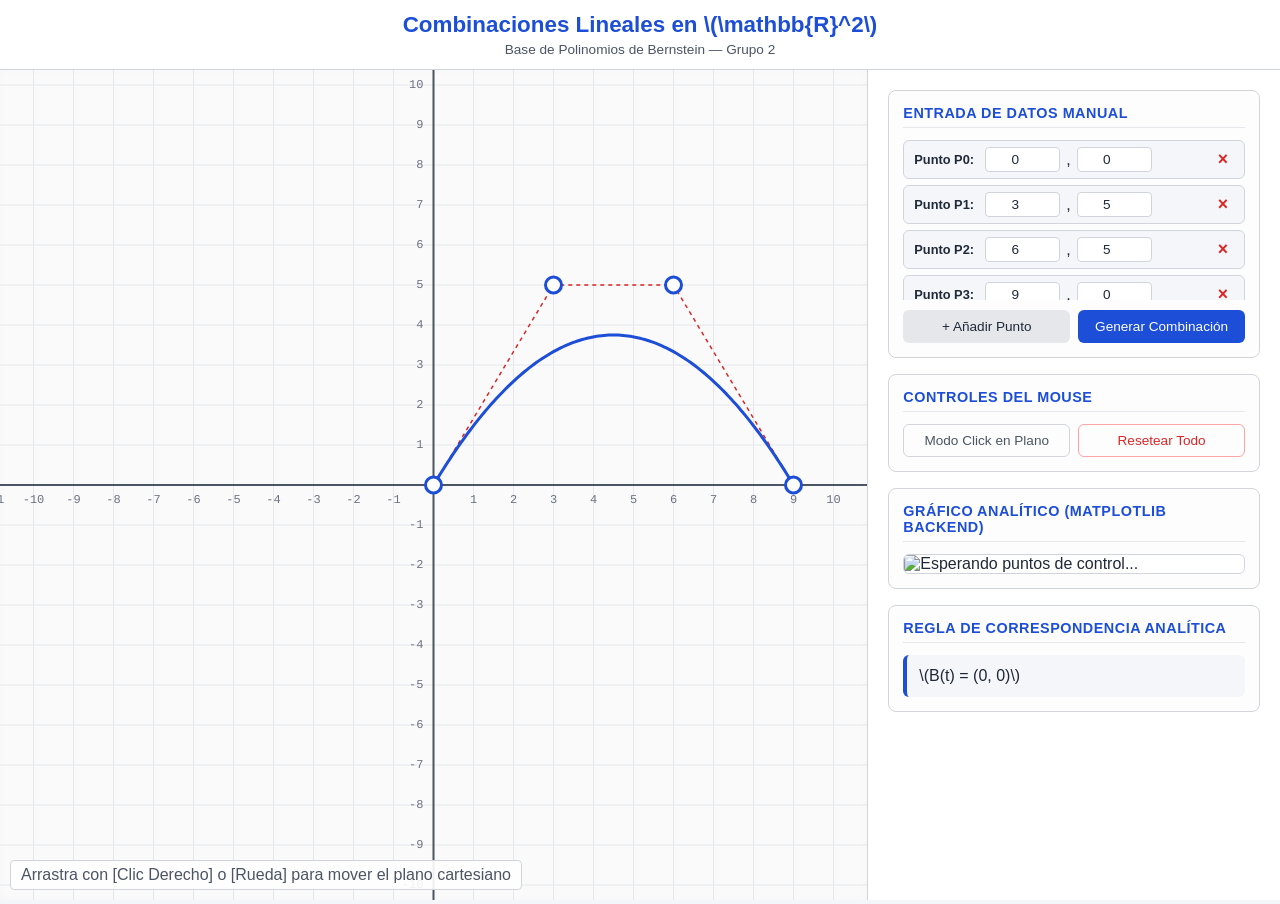
==== frontend/index.html @ 0d9f60ea "v1" ====
<!DOCTYPE html>
<html lang="es">
<head>
    <meta charset="UTF-8">
    <meta name="viewport" content="width=device-width, initial-scale=1.0">
    <title>Espacio Vectorial - Polinomios de Bernstein</title>
    <link rel="stylesheet" href="styles.css">
    <script id="MathJax-script" async src="https://cdn.jsdelivr.net/npm/mathjax@3/es5/tex-mml-chtml.js"></script>
</head>
<body class="light-theme">
    <div class="app-container">
        <header>
            <h1>Combinaciones Lineales en \(\mathbb{R}^2\)</h1>
            <p class="subtitle">Base de Polinomios de Bernstein — Grupo 2</p>
        </header>

        <main class="workspace">
            <div class="canvas-container" id="canvas-wrapper">
                <svg id="cartesian-plane" width="100%" height="100%">
                    <g id="viewport-group">
                        <g id="grid" class="grid-lines"></g>
                        <line id="axis-x" class="axis" />
                        <line id="axis-y" class="axis" />
                        <g id="axis-labels" class="axis-text"></g>
                        
                        <path id="structural-polygon" class="structural-line" d="" />
                        <path id="bernstein-curve" class="curve" d="" />
                        <g id="control-points"></g>
                    </g>
                </svg>
                <div class="pan-notice">Arrastra con [Clic Derecho] o [Rueda] para mover el plano cartesiano</div>
            </div>

            <section class="control-panel">
                <div class="panel-section">
                    <h2>Entrada de Datos Manual</h2>
                    <div id="inputs-container" class="inputs-list"></div>
                    <div class="button-group">
                        <button id="btn-add-input" class="btn btn-secondary">+ Añadir Punto</button>
                        <button id="btn-submit-manual" class="btn btn-primary">Generar Combinación</button>
                    </div>
                </div>

                <div class="panel-section">
                    <h2>Controles del Mouse</h2>
                    <div class="button-group">
                        <button id="btn-add-mode" class="btn btn-outline">Modo Click en Plano</button>
                        <button id="btn-clear" class="btn btn-danger">Resetear Todo</button>
                    </div>
                </div>

                <div class="panel-section">
                    <h2>Gráfico Analítico (Matplotlib Backend)</h2>
                    <div class="matplotlib-container">
                        <img id="matplotlib-render" src="" alt="Esperando puntos de control..." />
                    </div>
                </div>

                <div class="panel-section">
                    <h2>Regla de Correspondencia Analítica</h2>
                    <div class="math-box">
                        <div id="math-output">\(B(t) = (0, 0)\)</div>
                    </div>
                </div>
            </section>
        </main>
    </div>
    <script src="app.js" type="module"></script>
</body>
</html>
---- frontend/styles.css ----
:root {
    --bg-app: #f4f6f9;
    --bg-card: #ffffff;
    --border-color: #d1d5db;
    --text-main: #1f2937;
    --text-muted: #4b5563;
    --accent: #1d4ed8;       /* Azul matemático nítido */
    --accent-light: #eff6ff;
    --accent-danger: #dc2626;
    --accent-success: #15803d;
    --grid-line: #e5e7eb;
}

body.light-theme {
    margin: 0;
    font-family: -apple-system, BlinkMacSystemFont, "Segoe UI", Roboto, sans-serif;
    background-color: var(--bg-app);
    color: var(--text-main);
    overflow: hidden;
}

.app-container {
    display: flex;
    flex-direction: column;
    height: 100vh;
}

header {
    background-color: var(--bg-card);
    padding: 12px 20px;
    border-bottom: 1px solid var(--border-color);
    box-shadow: 0 1px 3px rgba(0,0,0,0.05);
}

header h1 { margin: 0; font-size: 1.4rem; color: var(--accent); font-weight: 600; text-align: center; }
.subtitle { margin: 4px 0 0 0; color: var(--text-muted); font-size: 0.85rem; text-align: center; }

.workspace {
    display: flex;
    flex: 1;
    height: calc(100vh - 70px);
}

.canvas-container {
    flex: 7;
    background-color: #fafafa;
    position: relative;
    box-shadow: inset 0 0 10px rgba(0,0,0,0.02);
}

.pan-notice {
    position: absolute;
    bottom: 10px;
    left: 10px;
    background: rgba(255, 255, 255, 0.9);
    border: 1px solid var(--border-color);
    padding: 5px 10px;
    border-radius: 4px;
    /*font-size: 0.75rem; */
    vector-effect: non-scaling-stroke;
    color: var(--text-muted);
    pointer-events: none;
}

/* Estilos de Dibujo Cartesiano SVG */
.grid-lines line {
    stroke: var(--grid-line);
    stroke-width: 1px;
}
.grid-lines line.subgrid {
    stroke: #f3f4f6;
}

.axis {
    stroke: #4b5563;
    stroke-width: 2px;
}

.axis-text text {
    fill: #6b7280;
    font-family: monospace;
    font-size: 12px;
    user-select: none;
    pointer-events: none;
}

.structural-line {
    stroke: var(--accent-danger);
    stroke-width: 1.5px;
    stroke-dasharray: 4 4;
    fill: none;
}

.curve {
    stroke: var(--accent);
    stroke-width: 3px;
    fill: none;
    stroke-linecap: round;
}

.control-node {
    fill: var(--bg-card);
    stroke: var(--accent);
    stroke-width: 3px;
    cursor: grab;
    transition: transform 0.1s;
}

.control-node:hover {
    fill: var(--accent-light);
    transform: scale(1.2);
}

.control-node.dragging {
    fill: var(--accent);
    cursor: grabbing;
}

/* Panel Lateral de Controles */
.control-panel {
    flex: 3;
    background-color: var(--bg-card);
    border-left: 1px solid var(--border-color);
    padding: 20px;
    display: flex;
    flex-direction: column;
    gap: 16px;
    box-sizing: border-box;
    overflow-y: auto;
}

.panel-section {
    border: 1px solid var(--border-color);
    border-radius: 8px;
    padding: 14px;
    background-color: #fdfdfd;
}

.panel-section h2 {
    margin-top: 0;
    font-size: 0.9rem;
    color: var(--accent);
    text-transform: uppercase;
    letter-spacing: 0.5px;
    border-bottom: 1px solid var(--grid-line);
    padding-bottom: 6px;
    margin-bottom: 12px;
}

/* Inputs de coordenadas y Botones */
.inputs-list {
    display: flex;
    flex-direction: column;
    gap: 6px;
    max-height: 160px;
    overflow-y: auto;
}

.point-input-row {
    display: flex;
    align-items: center;
    gap: 6px;
    background-color: var(--bg-app);
    padding: 6px 10px;
    border-radius: 6px;
    border: 1px solid var(--border-color);
}

.point-input-row label {
    font-size: 0.8rem;
    font-weight: 600;
    color: var(--text-main);
    min-width: 65px;
}

.coord-input {
    width: 65px;
    border: 1px solid var(--border-color);
    background-color: var(--bg-card);
    color: var(--text-main);
    padding: 4px;
    border-radius: 4px;
    text-align: center;
    font-size: 0.85rem;
}

.coord-input:focus {
    border-color: var(--accent);
    outline: none;
    box-shadow: 0 0 0 2px var(--accent-light);
}

.btn-remove-input {
    background: none;
    border: none;
    color: var(--accent-danger);
    cursor: pointer;
    font-weight: bold;
    font-size: 1.1rem;
    margin-left: auto;
}

.button-group {
    display: flex;
    gap: 8px;
    margin-top: 10px;
}

.btn {
    padding: 8px 12px;
    border-radius: 6px;
    font-size: 0.85rem;
    font-weight: 500;
    cursor: pointer;
    border: 1px solid transparent;
    flex: 1;
    transition: all 0.2s;
}

.btn-primary { background-color: var(--accent); color: white; }
.btn-primary:hover { background-color: #1e40af; }
.btn-secondary { background-color: #e5e7eb; color: var(--text-main); }
.btn-secondary:hover { background-color: #d1d5db; }
.btn-outline { background-color: transparent; border-color: var(--border-color); color: var(--text-muted); }
.btn-outline.active { background-color: var(--accent-light); border-color: var(--accent); color: var(--accent); }
.btn-danger { background-color: transparent; border-color: #fca5a5; color: var(--accent-danger); }
.btn-danger:hover { background-color: #fee2e2; }

/* Contenedores de Resultados */
.matplotlib-container {
    background-color: var(--bg-card);
    border: 1px solid var(--border-color);
    border-radius: 6px;
    display: flex;
    justify-content: center;
    align-items: center;
    overflow: hidden;
}
.matplotlib-container img { width: 100%; height: auto; }

.math-box {
    background-color: var(--bg-app);
    padding: 12px;
    border-radius: 6px;
    border-left: 4px solid var(--accent);
    color: var(--text-main);
}

/* Agregamos vector-effect para que las líneas no engorden con el zoom */
.grid-lines line {
    stroke: var(--grid-line);
    stroke-width: 1px;
    vector-effect: non-scaling-stroke;
}
.grid-lines line.subgrid {
    stroke: #f3f4f6;
}

.axis {
    stroke: #4b5563;
    stroke-width: 2px;
    vector-effect: non-scaling-stroke;
}

.axis-text text {
    fill: #6b7280;
    font-family: monospace;
    /* BORRAMOS EL font-size: 11px; DE AQUÍ */
}

.structural-line {
    stroke: var(--accent-danger);
    stroke-width: 1.5px;
    stroke-dasharray: 4 4;
    fill: none;
    vector-effect: non-scaling-stroke;
}

.curve {
    stroke: var(--accent);
    stroke-width: 3px;
    fill: none;
    stroke-linecap: round;
    vector-effect: non-scaling-stroke;
}

.control-node {
    fill: var(--bg-card);
    stroke: var(--accent);
    stroke-width: 3px;
    cursor: grab;
    transition: transform 0.1s;
    vector-effect: non-scaling-stroke; /* Evita que el borde azul se haga gigante */
}


svg {
    text-rendering: geometricPrecision;
}
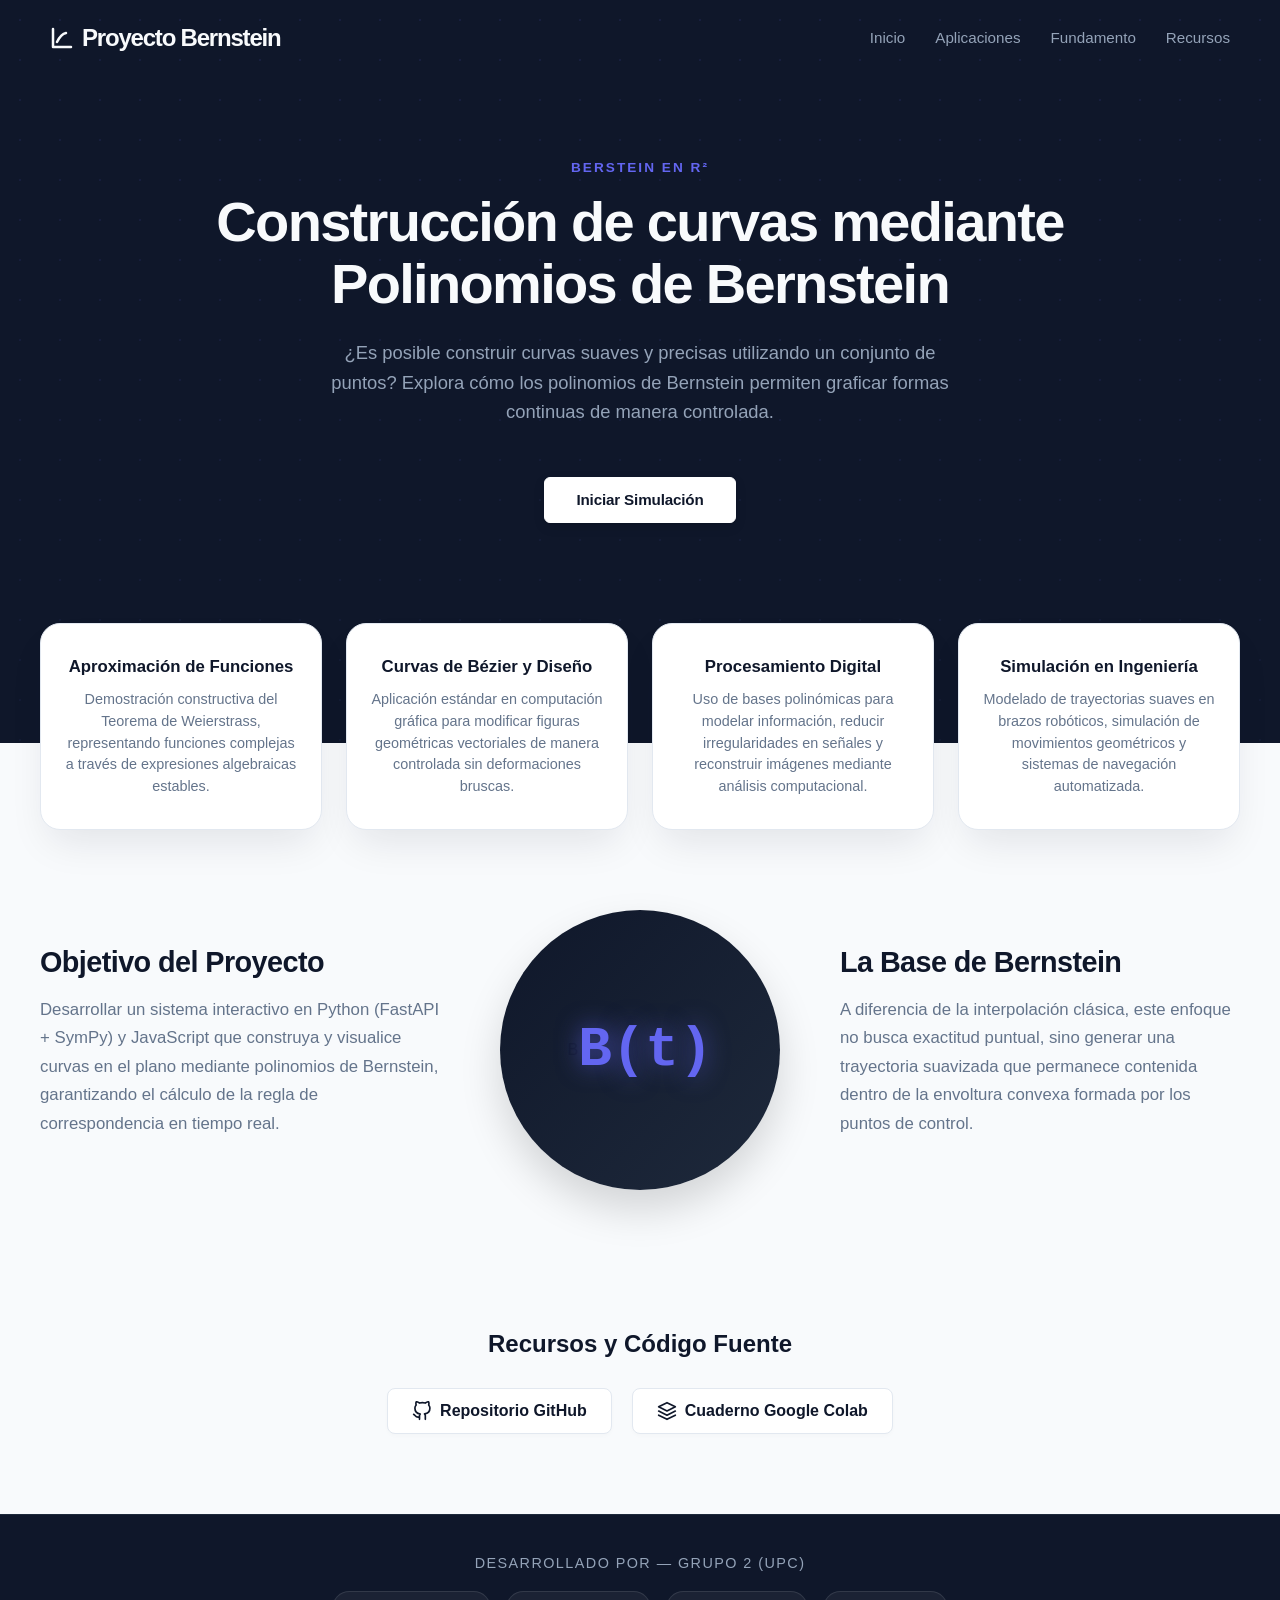
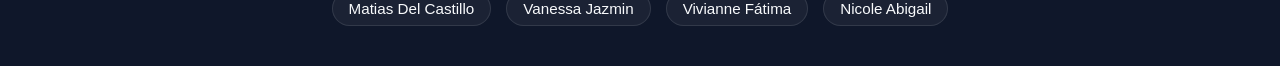
==== commit 3a318d31: "landing refresh" ====
--- a/frontend/index.html
+++ b/frontend/index.html
@@ -3,68 +3,430 @@
 <head>
     <meta charset="UTF-8">
     <meta name="viewport" content="width=device-width, initial-scale=1.0">
-    <title>Espacio Vectorial - Polinomios de Bernstein</title>
-    <link rel="stylesheet" href="styles.css">
-    <script id="MathJax-script" async src="https://cdn.jsdelivr.net/npm/mathjax@3/es5/tex-mml-chtml.js"></script>
+    <title>Proyecto Bernstein | Grupo 2 UPC</title>
+    <style>
+        /* --- PALETA PREMIUM SAAS --- */
+        :root {
+            --bg-page: #f8fafc;
+            --bg-dark: #0f172a;       /* Slate oscuro para el hero */
+            --bg-card: #ffffff;
+            --text-main: #0f172a;
+            --text-muted: #64748b;
+            --text-light: #f8fafc;
+            --text-light-muted: #94a3b8;
+            --accent: #6366f1;        /* Índigo principal */
+            --accent-hover: #4f46e5;
+            --accent-glow: rgba(99, 102, 241, 0.4);
+            --border-color: #e2e8f0;
+            --shadow-float: 0 20px 40px -10px rgba(15, 23, 42, 0.1);
+        }
+
+        body {
+            margin: 0;
+            font-family: -apple-system, BlinkMacSystemFont, "SF Pro Display", "Segoe UI", Roboto, sans-serif;
+            background-color: var(--bg-page);
+            color: var(--text-main);
+            -webkit-font-smoothing: antialiased;
+            overflow-x: hidden;
+        }
+
+        /* --- NAVBAR --- */
+        nav {
+            position: absolute;
+            top: 0;
+            width: 100%;
+            padding: 24px 50px;
+            display: flex;
+            justify-content: space-between;
+            align-items: center;
+            box-sizing: border-box;
+            z-index: 100;
+        }
+
+        .logo {
+            font-size: 1.5rem;
+            font-weight: 800;
+            color: var(--text-light);
+            text-decoration: none;
+            letter-spacing: -0.05em;
+            display: flex;
+            align-items: center;
+            gap: 8px;
+        }
+
+        .nav-links {
+            display: flex;
+            gap: 30px;
+            list-style: none;
+            margin: 0;
+            padding: 0;
+        }
+
+        .nav-links a {
+            color: var(--text-light-muted);
+            text-decoration: none;
+            font-size: 0.95rem;
+            font-weight: 500;
+            transition: color 0.2s ease;
+        }
+
+        .nav-links a:hover {
+            color: var(--text-light);
+        }
+
+        /* --- HERO SECTION --- */
+        .hero {
+            background-color: var(--bg-dark);
+            background-image: 
+                linear-gradient(rgba(15, 23, 42, 0.9), rgba(15, 23, 42, 0.95)),
+                radial-gradient(var(--accent) 1px, transparent 1px);
+            background-size: 100% 100%, 40px 40px;
+            padding: 160px 20px 220px 20px; 
+            text-align: center;
+            position: relative;
+        }
+
+        .overtitle {
+            color: #6366f1;  
+            font-weight: 700;
+            font-size: 0.85rem;
+            letter-spacing: 0.15em;
+            text-transform: uppercase;
+            margin-bottom: 16px;
+            display: block;
+        }
+
+        .hero h1 {
+            font-size: 3.5rem;
+            font-weight: 800;
+            color: var(--text-light);
+            margin: 0 auto 24px auto;
+            max-width: 900px;
+            line-height: 1.1;
+            letter-spacing: -0.03em;
+        }
+
+        .hero p {
+            font-size: 1.15rem;
+            color: var(--text-light-muted);
+            max-width: 650px;
+            margin: 0 auto 50px auto;
+            line-height: 1.6;
+        }
+
+        /* --- BOTÓN PERSONALIZADO OPTIMIZADO Y SUAVE --- */
+ 
+        .button-wrapper {
+            display: flex;
+            justify-content: center;
+            margin-top: 24px;
+        }
+
+        /* --- BOTÓN MINIMALISTA PREMIUM --- */
+        .button {
+            position: relative;
+            display: inline-flex;
+            align-items: center;
+            justify-content: center;
+            width: 190px;
+            height: 44px;
+            
+            /* Colores limpios de alto contraste */
+            background-color: #ffffff; /* Blanco inmaculado que resalta sobre el fondo oscuro */
+            color: #0f172a;            /* Texto en el Slate oscuro de tu paleta */
+            
+            /* Tipografía nítida */
+            text-decoration: none;
+            font-weight: 600;
+            font-size: 0.95rem;
+            letter-spacing: -0.01em;   /* Tracking premium sutil */
+            
+            /* Bordes y esquinas suaves al estilo iOS/SaaS */
+            border: 1px solid #ffffff;
+            border-radius: 6px;
+            cursor: pointer;
+            
+            /* Sombra de profundidad suave y elegante */
+            box-shadow: 
+                0 1px 2px rgba(0, 0, 0, 0.05), 
+                0 4px 12px rgba(0, 0, 0, 0.1);
+                
+            /* Transición micro-suave solo para el cambio de color de fondo */
+            transition: background-color 0.2s ease, border-color 0.2s ease;
+        }
+
+        /* --- ESTADO HOVER (Micro-cambio sofisticado, sin animaciones bruscas) --- */
+        .button:hover {
+            background-color: #f1f5f9; /* Un gris Slate ultra claro muy sutil */
+            border-color: #f1f5f9;
+        }
+
+        /* --- ESTADO ACTIVE (Clic presionado) --- */
+        .button:active {
+            background-color: #e2e8f0;
+            transform: translateY(0.5px); /* Pequeña respuesta física casi imperceptible al presionar */
+        }
+
+        /* --- TARJETAS FLOTANTES (APLICACIONES) --- */
+        .floating-cards {
+            display: grid;
+            grid-template-columns: repeat(4, 1fr);
+            gap: 24px;
+            max-width: 1200px;
+            margin: -120px auto 80px auto; 
+            padding: 0 20px;
+            position: relative;
+            z-index: 10;
+        }
+
+        .card {
+            background: var(--bg-card);
+            padding: 32px 24px;
+            border-radius: 20px;
+            text-align: center;
+            box-shadow: var(--shadow-float);
+            border: 1px solid var(--border-color);
+            transition: transform 0.3s ease, box-shadow 0.3s ease;
+        }
+
+        .card:hover {
+            transform: translateY(-10px);
+            box-shadow: 0 30px 60px -12px rgba(15, 23, 42, 0.15);
+            border-color: var(--accent);
+        }
+
+        .card h3 {
+            margin: 0 0 12px 0;
+            font-size: 1.05rem;
+            color: var(--text-main);
+            line-height: 1.3;
+        }
+
+        .card p {
+            color: var(--text-muted);
+            font-size: 0.9rem;
+            line-height: 1.5;
+            margin: 0;
+        }
+
+        /* --- SECCIÓN DIVIDIDA INFERIOR (OBJETIVOS Y FUNDAMENTO) --- */
+        .split-section {
+            display: grid;
+            grid-template-columns: 1fr auto 1fr;
+            gap: 60px;
+            max-width: 1200px;
+            margin: 0 auto 80px auto;
+            padding: 0 20px;
+            align-items: center;
+        }
+
+        .split-content h2 {
+            font-size: 1.8rem;
+            margin: 0 0 16px 0;
+            color: var(--text-main);
+            letter-spacing: -0.02em;
+        }
+
+        .split-content p {
+            color: var(--text-muted);
+            line-height: 1.7;
+            font-size: 1.05rem;
+        }
+
+        .center-graphic {
+            width: 280px;
+            height: 280px;
+            background: linear-gradient(135deg, var(--bg-dark), #1e293b);
+            border-radius: 50%;
+            display: flex;
+            align-items: center;
+            justify-content: center;
+            box-shadow: 0 20px 40px rgba(0,0,0,0.15);
+            position: relative;
+        }
+
+        .center-graphic::after {
+            content: "B(t)";
+            font-family: "SF Mono", monospace;
+            font-size: 3.5rem;
+            font-weight: 800;
+            color: #6366f1;  
+            text-shadow: 0 0 25px rgba(99, 101, 241, 0.616); 
+                     
+             
+        }
+
+        /* --- ENLACES Y REPOSITORIOS --- */
+        .links-section {
+            text-align: center;
+            padding: 40px 20px 80px 20px;
+        }
+
+        .links-section h2 {
+            color: var(--text-main);
+            margin-bottom: 30px;
+        }
+
+        .repo-links {
+            display: flex;
+            justify-content: center;
+            gap: 20px;
+            flex-wrap: wrap;
+        }
+
+        .repo-link {
+            padding: 12px 24px;
+            background: white;
+            border: 1px solid var(--border-color);
+            border-radius: 8px;
+            text-decoration: none;
+            color: var(--text-main);
+            font-weight: 600;
+            display: inline-flex;
+            align-items: center;
+            gap: 8px;
+            transition: all 0.2s;
+            box-shadow: 0 2px 4px rgba(0,0,0,0.02);
+        }
+
+        .repo-link:hover {
+            border-color: var(--accent);
+            color: var(--accent);
+            transform: translateY(-2px);
+        }
+
+        /* --- FOOTER / EQUIPO --- */
+        footer {
+            background-color: var(--bg-dark);
+            padding: 40px 20px;
+            text-align: center;
+            border-top: 1px solid #1e293b;
+        }
+
+        .team-title {
+            color: var(--text-light-muted);
+            font-size: 0.9rem;
+            text-transform: uppercase;
+            letter-spacing: 0.1em;
+            margin-bottom: 20px;
+        }
+
+        .team-list {
+            display: flex;
+            justify-content: center;
+            flex-wrap: wrap;
+            gap: 15px;
+            list-style: none;
+            padding: 0;
+            margin: 0;
+        }
+
+        .team-list li {
+            color: var(--text-light);
+            font-weight: 500;
+            font-size: 0.95rem;
+            background: rgba(255,255,255,0.05);
+            padding: 8px 16px;
+            border-radius: 20px;
+            border: 1px solid rgba(255,255,255,0.1);
+        }
+
+        /* Responsive */
+        @media (max-width: 992px) {
+            .floating-cards { grid-template-columns: repeat(2, 1fr); margin-top: -60px; }
+            .split-section { grid-template-columns: 1fr; text-align: center; }
+            .center-graphic { margin: 0 auto; }
+            .hero h1 { font-size: 2.8rem; }
+            nav { flex-direction: column; gap: 20px; padding: 20px; }
+        }
+        @media (max-width: 600px) {
+            .floating-cards { grid-template-columns: 1fr; }
+            .hero { padding: 120px 20px 150px 20px; }
+            .hero h1 { font-size: 2.2rem; }
+        }
+    </style>
 </head>
-<body class="light-theme">
-    <div class="app-container">
-        <header>
-            <h1>Combinaciones Lineales en \(\mathbb{R}^2\)</h1>
-            <p class="subtitle">Base de Polinomios de Bernstein — Grupo 2</p>
-        </header>
-
-        <main class="workspace">
-            <div class="canvas-container" id="canvas-wrapper">
-                <svg id="cartesian-plane" width="100%" height="100%">
-                    <g id="viewport-group">
-                        <g id="grid" class="grid-lines"></g>
-                        <line id="axis-x" class="axis" />
-                        <line id="axis-y" class="axis" />
-                        <g id="axis-labels" class="axis-text"></g>
-                        
-                        <path id="structural-polygon" class="structural-line" d="" />
-                        <path id="bernstein-curve" class="curve" d="" />
-                        <g id="control-points"></g>
-                    </g>
-                </svg>
-                <div class="pan-notice">Arrastra con [Clic Derecho] o [Rueda] para mover el plano cartesiano</div>
-            </div>
-
-            <section class="control-panel">
-                <div class="panel-section">
-                    <h2>Entrada de Datos Manual</h2>
-                    <div id="inputs-container" class="inputs-list"></div>
-                    <div class="button-group">
-                        <button id="btn-add-input" class="btn btn-secondary">+ Añadir Punto</button>
-                        <button id="btn-submit-manual" class="btn btn-primary">Generar Combinación</button>
-                    </div>
-                </div>
-
-                <div class="panel-section">
-                    <h2>Controles del Mouse</h2>
-                    <div class="button-group">
-                        <button id="btn-add-mode" class="btn btn-outline">Modo Click en Plano</button>
-                        <button id="btn-clear" class="btn btn-danger">Resetear Todo</button>
-                    </div>
-                </div>
-
-                <div class="panel-section">
-                    <h2>Gráfico Analítico (Matplotlib Backend)</h2>
-                    <div class="matplotlib-container">
-                        <img id="matplotlib-render" src="" alt="Esperando puntos de control..." />
-                    </div>
-                </div>
-
-                <div class="panel-section">
-                    <h2>Regla de Correspondencia Analítica</h2>
-                    <div class="math-box">
-                        <div id="math-output">\(B(t) = (0, 0)\)</div>
-                    </div>
-                </div>
-            </section>
-        </main>
-    </div>
-    <script src="app.js" type="module"></script>
+<body>
+
+    <nav>
+        <a href="#" class="logo">
+            <svg width="24" height="24" viewBox="0 0 24 24" fill="none" stroke="currentColor" stroke-width="2.5" stroke-linecap="round" stroke-linejoin="round"><path d="M3 3v18h18"/><path d="M7 16c1.5-3 4-8 9-9"/></svg>
+            Proyecto Bernstein
+        </a>
+        <ul class="nav-links">
+            <li><a href="#">Inicio</a></li>
+            <li><a href="#aplicaciones">Aplicaciones</a></li>
+            <li><a href="#fundamento">Fundamento</a></li>
+            <li><a href="#recursos">Recursos</a></li>
+        </ul>
+    </nav>
+
+    <header class="hero">
+        <span class="overtitle">Berstein en R²</span>
+        <h1>Construcción de curvas mediante Polinomios de Bernstein</h1>
+        <p>¿Es posible construir curvas suaves y precisas utilizando un conjunto de puntos? Explora cómo los polinomios de Bernstein permiten graficar formas continuas de manera controlada.</p>
+        
+        <div class="button-wrapper">
+            <a href="app.html" class="button">Iniciar Simulación</a>
+        </div>
+    </header>
+
+    <section id="aplicaciones" class="floating-cards">
+        <div class="card">
+            <h3>Aproximación de Funciones</h3>
+            <p>Demostración constructiva del Teorema de Weierstrass, representando funciones complejas a través de expresiones algebraicas estables.</p>
+        </div>
+        <div class="card">
+            <h3>Curvas de Bézier y Diseño</h3>
+            <p>Aplicación estándar en computación gráfica para modificar figuras geométricas vectoriales de manera controlada sin deformaciones bruscas.</p>
+        </div>
+        <div class="card">
+            <h3>Procesamiento Digital</h3>
+            <p>Uso de bases polinómicas para modelar información, reducir irregularidades en señales y reconstruir imágenes mediante análisis computacional.</p>
+        </div>
+        <div class="card">
+            <h3>Simulación en Ingeniería</h3>
+            <p>Modelado de trayectorias suaves en brazos robóticos, simulación de movimientos geométricos y sistemas de navegación automatizada.</p>
+        </div>
+    </section>
+
+    <section id="fundamento" class="split-section">
+        <div class="split-content">
+            <h2>Objetivo del Proyecto</h2>
+            <p>Desarrollar un sistema interactivo en Python (FastAPI + SymPy) y JavaScript que construya y visualice curvas en el plano mediante polinomios de Bernstein, garantizando el cálculo de la regla de correspondencia en tiempo real.</p>
+        </div>
+        
+        <div class="center-graphic">B</div>
+
+        <div class="split-content">
+            <h2>La Base de Bernstein</h2>
+            <p>A diferencia de la interpolación clásica, este enfoque no busca exactitud puntual, sino generar una trayectoria suavizada que permanece contenida dentro de la envoltura convexa formada por los puntos de control.</p>
+        </div>
+    </section>
+
+    <section id="recursos" class="links-section">
+        <h2>Recursos y Código Fuente</h2>
+        <div class="repo-links">
+            <a href="https://github.com/bktmatjv/Berstein-Project" target="_blank" class="repo-link">
+                <svg width="20" height="20" viewBox="0 0 24 24" fill="none" stroke="currentColor" stroke-width="2" stroke-linecap="round" stroke-linejoin="round"><path d="M9 19c-5 1.5-5-2.5-7-3m14 6v-3.87a3.37 3.37 0 0 0-.94-2.61c3.14-.35 6.44-1.54 6.44-7A5.44 5.44 0 0 0 20 4.77 5.07 5.07 0 0 0 19.91 1S18.73.65 16 2.48a13.38 13.38 0 0 0-7 0C6.27.65 5.09 1 5.09 1A5.07 5.07 0 0 0 5 4.77a5.44 5.44 0 0 0-1.5 3.78c0 5.42 3.3 6.61 6.44 7A3.37 3.37 0 0 0 9 18.13V22"/></svg>
+                Repositorio GitHub
+            </a>
+            <a href="https://colab.research.google.com/drive/143v2Snk3nfni_75loirTV2I3OMVnpND0?usp=sharing" target="_blank" class="repo-link">
+                <svg width="20" height="20" viewBox="0 0 24 24" fill="none" stroke="currentColor" stroke-width="2" stroke-linecap="round" stroke-linejoin="round"><path d="M12 2L2 7l10 5 10-5-10-5z"/><path d="M2 17l10 5 10-5"/><path d="M2 12l10 5 10-5"/></svg>
+                Cuaderno Google Colab
+            </a>
+        </div>
+    </section>
+
+    <footer>
+        <div class="team-title">Desarrollado por — Grupo 2 (UPC)</div>
+        <ul class="team-list">
+            <li>Matias Del Castillo</li>
+            <li>Vanessa Jazmin</li>
+            <li>Vivianne Fátima</li>
+            <li>Nicole Abigail</li>
+        </ul>
+    </footer>
+
 </body>
-</html>+</html>
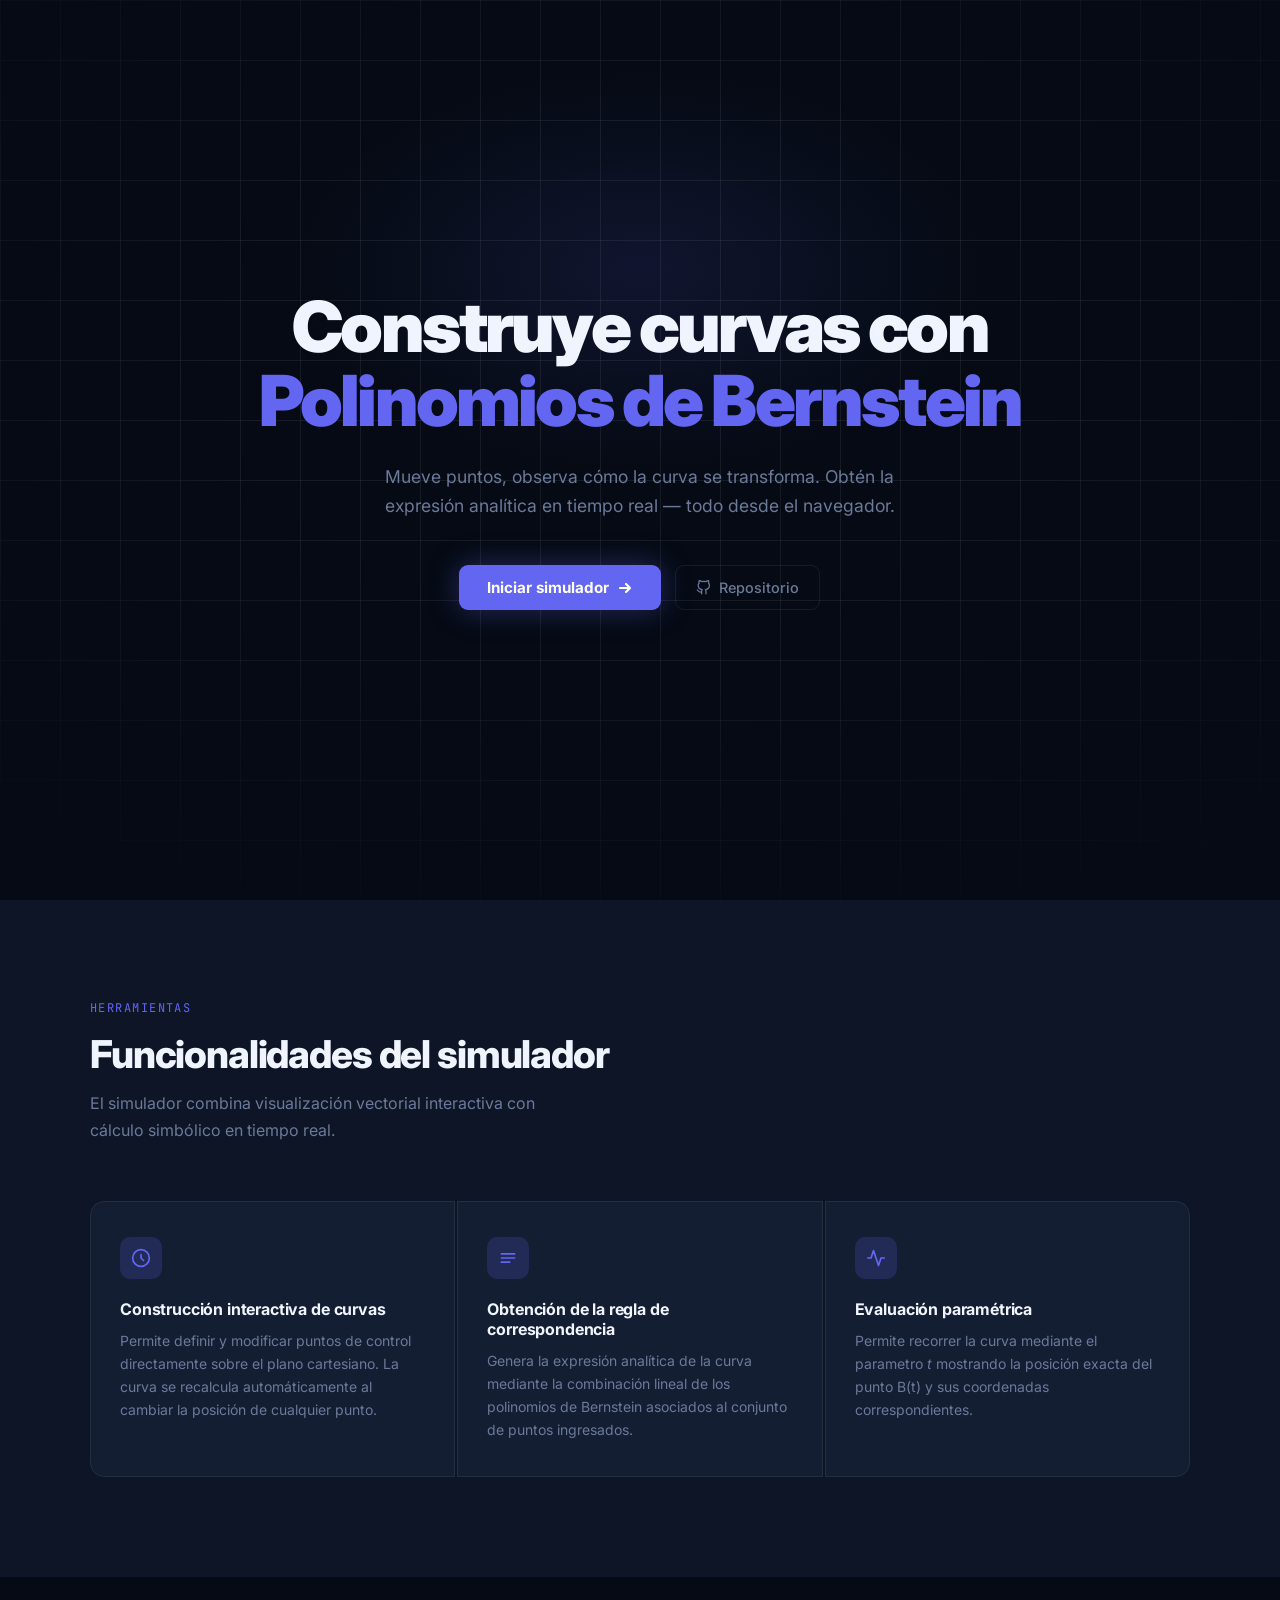
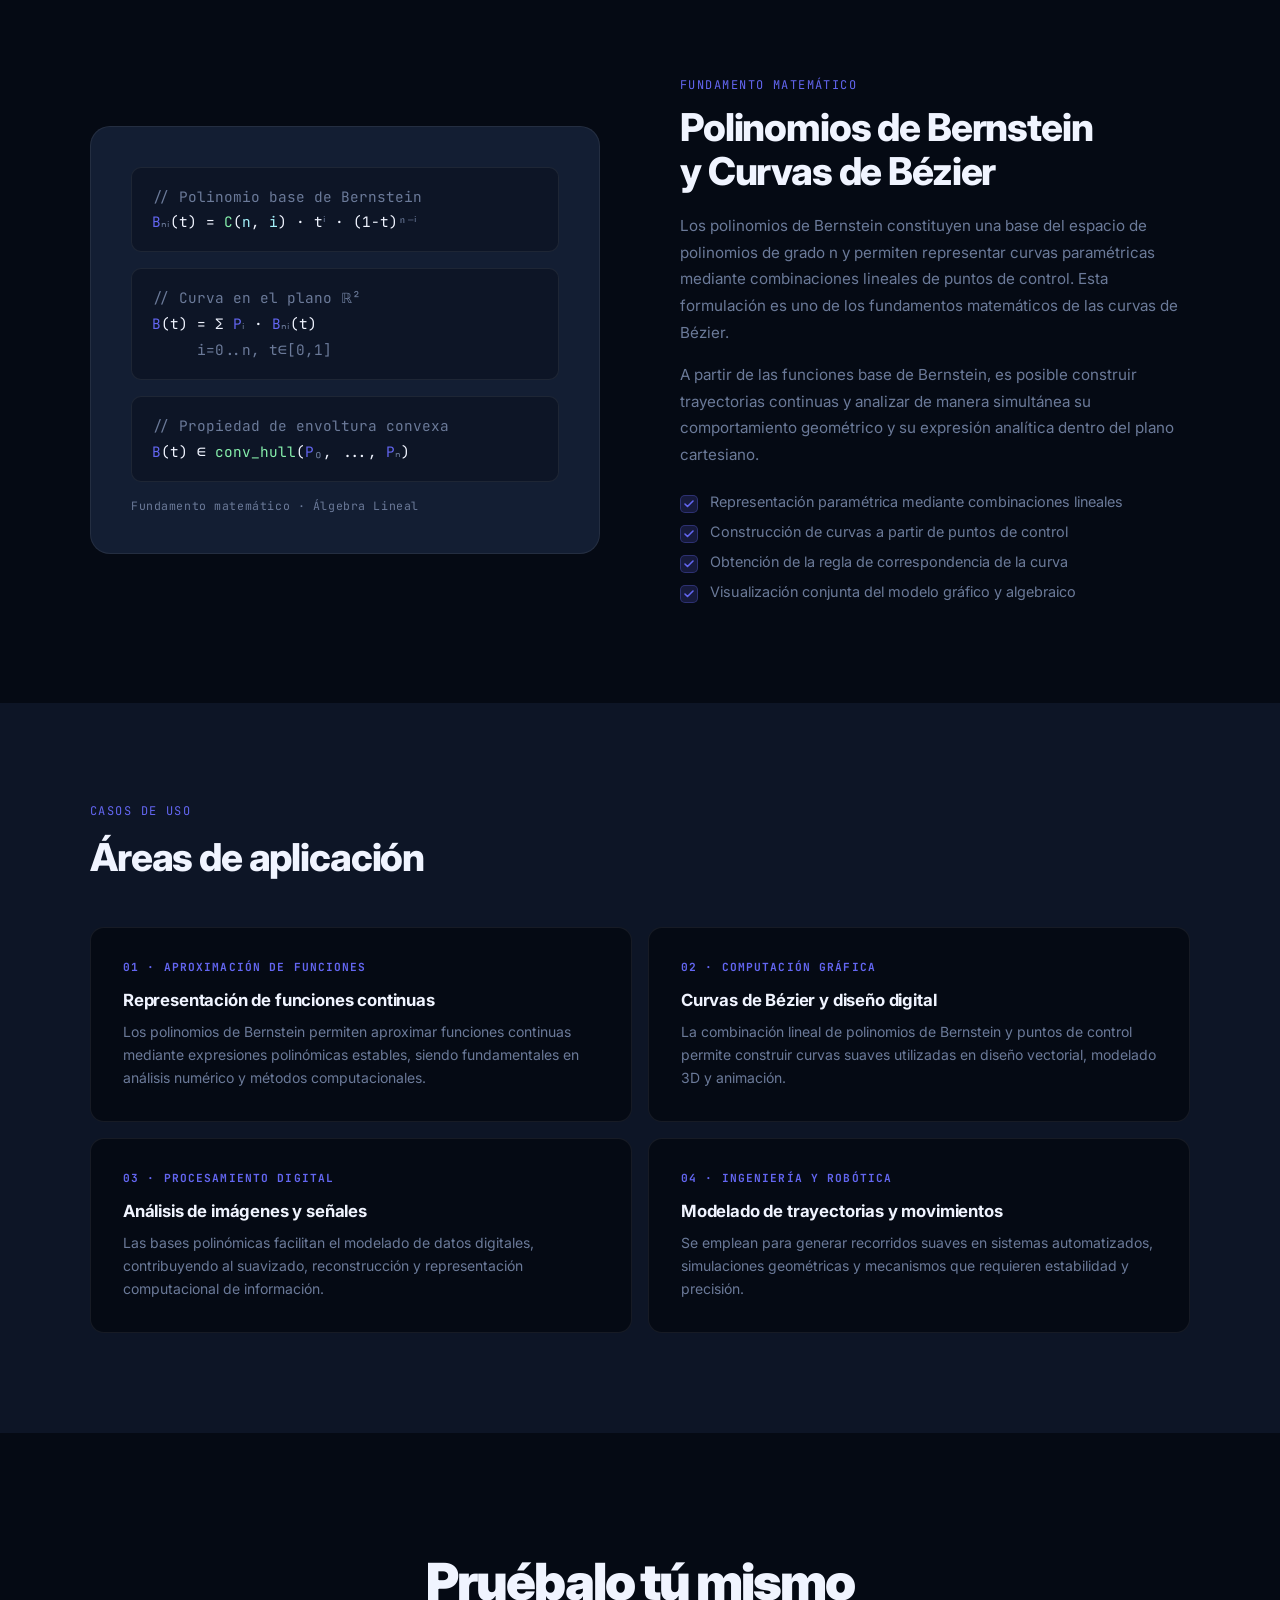
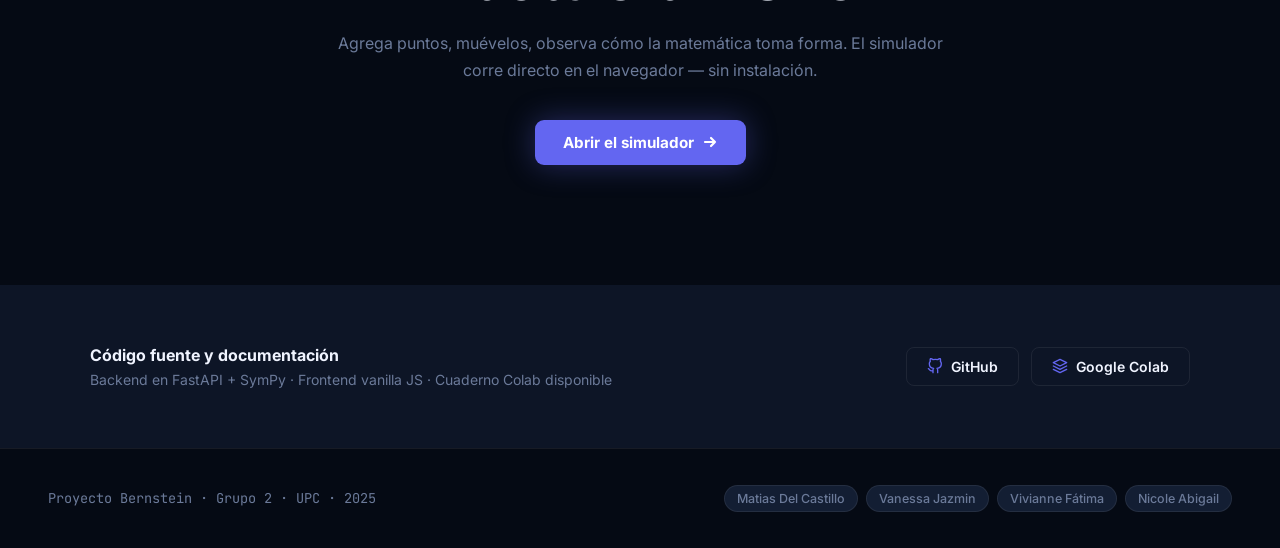
==== commit da2f3613: "cambio de tema de la web app, mejora del diseño de la landing page, actualización, estandarización d" ====
--- a/frontend/index.html
+++ b/frontend/index.html
@@ -3,430 +3,637 @@
 <head>
     <meta charset="UTF-8">
     <meta name="viewport" content="width=device-width, initial-scale=1.0">
-    <title>Proyecto Bernstein | Grupo 2 UPC</title>
+    <title>Proyecto Bernstein · Grupo 2</title>
+    <link rel="preconnect" href="https://fonts.googleapis.com">
+    <link rel="preconnect" href="https://fonts.gstatic.com" crossorigin>
+    <link href="https://fonts.googleapis.com/css2?family=Inter:wght@400;500;600;700;900&family=JetBrains+Mono:wght@400;500;700&display=swap" rel="stylesheet">
     <style>
-        /* --- PALETA PREMIUM SAAS --- */
+        *, *::before, *::after { box-sizing: border-box; margin: 0; padding: 0; }
+
         :root {
-            --bg-page: #f8fafc;
-            --bg-dark: #0f172a;       /* Slate oscuro para el hero */
-            --bg-card: #ffffff;
-            --text-main: #0f172a;
-            --text-muted: #64748b;
-            --text-light: #f8fafc;
-            --text-light-muted: #94a3b8;
-            --accent: #6366f1;        /* Índigo principal */
-            --accent-hover: #4f46e5;
-            --accent-glow: rgba(99, 102, 241, 0.4);
-            --border-color: #e2e8f0;
-            --shadow-float: 0 20px 40px -10px rgba(15, 23, 42, 0.1);
-        }
+            --black:   #050A14;
+            --dark:    #0D1526;
+            --surface: #131E33;
+            --border:  rgba(255,255,255,0.07);
+            --indigo:  #6366f1;
+            --indigo-dim: rgba(99,102,241,0.18);
+            --indigo-glow: rgba(99,102,241,0.45);
+            --white:   #F0F4FF;
+            --muted:   #6B7A99;
+            --mono: 'JetBrains Mono', monospace;
+            --sans: 'Inter', system-ui, sans-serif;
+        }
+
+        html { scroll-behavior: smooth; }
 
         body {
-            margin: 0;
-            font-family: -apple-system, BlinkMacSystemFont, "SF Pro Display", "Segoe UI", Roboto, sans-serif;
-            background-color: var(--bg-page);
-            color: var(--text-main);
+            font-family: var(--sans);
+            background: var(--black);
+            color: var(--white);
             -webkit-font-smoothing: antialiased;
             overflow-x: hidden;
         }
 
-        /* --- NAVBAR --- */
-        nav {
+        /* ─── HERO ─── */
+        .hero {
+            min-height: 100vh;
+            display: flex;
+            flex-direction: column;
+            align-items: center;
+            justify-content: center;
+            position: relative;
+            overflow: hidden;
+            padding: 60px 24px;
+        }
+
+        /* Subtle grid background */
+        .hero::before {
+            content: '';
             position: absolute;
-            top: 0;
-            width: 100%;
-            padding: 24px 50px;
-            display: flex;
-            justify-content: space-between;
-            align-items: center;
-            box-sizing: border-box;
-            z-index: 100;
-        }
-
-        .logo {
-            font-size: 1.5rem;
-            font-weight: 800;
-            color: var(--text-light);
+            inset: 0;
+            background-image:
+                linear-gradient(var(--border) 1px, transparent 1px),
+                linear-gradient(90deg, var(--border) 1px, transparent 1px);
+            background-size: 60px 60px;
+            mask-image: radial-gradient(ellipse 80% 70% at 50% 40%, black 40%, transparent 100%);
+        }
+
+        /* Glow behind hero */
+        .hero-glow {
+            position: absolute;
+            top: 30%;
+            left: 50%;
+            transform: translate(-50%, -50%);
+            width: 700px;
+            height: 400px;
+            background: radial-gradient(ellipse, rgba(99,102,241,0.12) 0%, transparent 70%);
+            pointer-events: none;
+        }
+
+        .hero-content {
+            position: relative;
+            z-index: 2;
+            text-align: center;
+            max-width: 820px;
+        }
+
+        .eyebrow {
+            display: inline-flex;
+            align-items: center;
+            gap: 8px;
+            font-family: var(--mono);
+            font-size: 0.78rem;
+            font-weight: 500;
+            color: var(--indigo);
+            letter-spacing: 0.12em;
+            text-transform: uppercase;
+            margin-bottom: 28px;
+            padding: 6px 14px;
+            border: 1px solid rgba(99,102,241,0.3);
+            border-radius: 100px;
+            background: rgba(99,102,241,0.07);
+        }
+        .eyebrow::before {
+            content: '';
+            width: 6px; height: 6px;
+            background: var(--indigo);
+            border-radius: 50%;
+        }
+
+        h1 {
+            font-size: clamp(2.6rem, 5.5vw, 4.4rem);
+            font-weight: 900;
+            line-height: 1.05;
+            letter-spacing: -0.04em;
+            color: var(--white);
+            margin-bottom: 24px;
+        }
+        h1 em {
+            font-style: normal;
+            color: var(--indigo);
+            position: relative;
+        }
+
+        .hero-sub {
+            font-size: 1.1rem;
+            color: var(--muted);
+            line-height: 1.7;
+            max-width: 560px;
+            margin: 0 auto 44px;
+        }
+
+        .hero-buttons {
+            display: flex;
+            align-items: center;
+            justify-content: center;
+            gap: 14px;
+        }
+        .btn-main {
+            display: inline-flex;
+            align-items: center;
+            gap: 8px;
+            background: var(--indigo);
+            color: #fff;
+            font-family: var(--sans);
+            font-weight: 700;
+            font-size: 0.95rem;
+            padding: 13px 28px;
+            border-radius: 9px;
             text-decoration: none;
-            letter-spacing: -0.05em;
-            display: flex;
+            box-shadow: 0 0 30px rgba(99,102,241,0.35);
+            transition: box-shadow 0.2s, transform 0.15s;
+        }
+        .btn-main:hover {
+            box-shadow: 0 0 50px rgba(99,102,241,0.55);
+            transform: translateY(-2px);
+        }
+        .btn-main svg { transition: transform 0.2s; }
+        .btn-main:hover svg { transform: translateX(3px); }
+
+        .btn-ghost {
+            display: inline-flex;
             align-items: center;
             gap: 8px;
-        }
-
-        .nav-links {
-            display: flex;
-            gap: 30px;
-            list-style: none;
-            margin: 0;
-            padding: 0;
-        }
-
-        .nav-links a {
-            color: var(--text-light-muted);
+            color: var(--muted);
+            font-size: 0.9rem;
+            font-weight: 500;
             text-decoration: none;
-            font-size: 0.95rem;
-            font-weight: 500;
-            transition: color 0.2s ease;
-        }
-
-        .nav-links a:hover {
-            color: var(--text-light);
-        }
-
-        /* --- HERO SECTION --- */
-        .hero {
-            background-color: var(--bg-dark);
-            background-image: 
-                linear-gradient(rgba(15, 23, 42, 0.9), rgba(15, 23, 42, 0.95)),
-                radial-gradient(var(--accent) 1px, transparent 1px);
-            background-size: 100% 100%, 40px 40px;
-            padding: 160px 20px 220px 20px; 
-            text-align: center;
-            position: relative;
-        }
-
-        .overtitle {
-            color: #6366f1;  
-            font-weight: 700;
-            font-size: 0.85rem;
-            letter-spacing: 0.15em;
+            padding: 13px 20px;
+            border: 1px solid var(--border);
+            border-radius: 9px;
+            transition: color 0.2s, border-color 0.2s;
+        }
+        .btn-ghost:hover { color: var(--white); border-color: rgba(255,255,255,0.2); }
+
+        /* ─── SECTION BASE ─── */
+        section { padding: 100px 24px; }
+        .section-inner { max-width: 1100px; margin: 0 auto; }
+
+        /* ─── FEATURES ─── */
+        #features { background: var(--dark); }
+        .section-eyebrow {
+            font-family: var(--mono);
+            font-size: 0.75rem;
+            color: var(--indigo);
+            letter-spacing: 0.12em;
             text-transform: uppercase;
             margin-bottom: 16px;
+        }
+        .section-title {
+            font-size: clamp(1.8rem, 3vw, 2.8rem);
+            font-weight: 800;
+            letter-spacing: -0.03em;
+            line-height: 1.15;
+            margin-bottom: 14px;
+        }
+        .section-desc {
+            color: var(--muted);
+            font-size: 1rem;
+            line-height: 1.7;
+            max-width: 480px;
+            margin-bottom: 56px;
+        }
+        .features-grid {
+            display: grid;
+            grid-template-columns: repeat(3, 1fr);
+            gap: 2px;
+        }
+        .feature-card {
+            background: var(--surface);
+            padding: 36px 30px;
+            position: relative;
+            overflow: hidden;
+            transition: background 0.2s;
+        }
+        .feature-card:first-child { border-radius: 14px 0 0 14px; }
+        .feature-card:last-child  { border-radius: 0 14px 14px 0; }
+        .feature-card:hover { background: rgba(30,42,65,0.9); }
+        .feature-card::after {
+            content: '';
+            position: absolute;
+            inset: 0;
+            border: 1px solid var(--border);
+            pointer-events: none;
+        }
+        .feature-card:first-child::after { border-radius: 14px 0 0 14px; }
+        .feature-card:last-child::after  { border-radius: 0 14px 14px 0; }
+
+        .feature-icon {
+            width: 42px; height: 42px;
+            background: var(--indigo-dim);
+            border-radius: 10px;
+            display: flex; align-items: center; justify-content: center;
+            margin-bottom: 20px;
+            color: var(--indigo);
+        }
+        .feature-card h3 {
+            font-size: 1rem;
+            font-weight: 700;
+            margin-bottom: 10px;
+            letter-spacing: -0.01em;
+        }
+        .feature-card p {
+            font-size: 0.875rem;
+            color: var(--muted);
+            line-height: 1.65;
+        }
+
+        /* ─── SPLIT SECTION ─── */
+        #fundamento { background: var(--black); }
+        .split-grid {
+            display: grid;
+            grid-template-columns: 1fr 1fr;
+            gap: 80px;
+            align-items: center;
+        }
+        .split-visual {
+            background: var(--surface);
+            border: 1px solid var(--border);
+            border-radius: 20px;
+            padding: 40px;
+            display: flex;
+            flex-direction: column;
+            gap: 16px;
+        }
+        .formula-block {
+            background: var(--dark);
+            border: 1px solid var(--border);
+            border-radius: 10px;
+            padding: 16px 20px;
+            font-family: var(--mono);
+            font-size: 0.9rem;
+            color: var(--white);
+            line-height: 1.8;
+        }
+        .formula-block .kw  { color: var(--indigo); }
+        .formula-block .num { color: #a5f3fc; }
+        .formula-block .fn  { color: #86efac; }
+        .formula-block .dim { color: var(--muted); }
+        .formula-caption {
+            font-family: var(--mono);
+            font-size: 0.72rem;
+            color: var(--muted);
+            letter-spacing: 0.05em;
+        }
+
+        .split-text .section-eyebrow { margin-bottom: 12px; }
+        .split-text .section-title { margin-bottom: 20px; }
+        .split-text p {
+            font-size: 0.95rem;
+            color: var(--muted);
+            line-height: 1.75;
+            margin-bottom: 16px;
+        }
+        .property-list {
+            list-style: none;
+            display: flex;
+            flex-direction: column;
+            gap: 10px;
+            margin-top: 24px;
+        }
+        .property-list li {
+            display: flex;
+            align-items: flex-start;
+            gap: 12px;
+            font-size: 0.9rem;
+            color: var(--muted);
+        }
+        .property-list li::before {
+            content: '';
+            width: 18px; height: 18px;
+            min-width: 18px;
+            background: var(--indigo-dim);
+            border: 1px solid rgba(99,102,241,0.3);
+            border-radius: 5px;
+            margin-top: 2px;
+            display: flex;
+            align-items: center;
+            justify-content: center;
+            background-image: url("data:image/svg+xml,%3Csvg xmlns='http://www.w3.org/2000/svg' width='10' height='8' viewBox='0 0 10 8'%3E%3Cpath d='M1 4l2.5 2.5L9 1' stroke='%236366f1' stroke-width='1.6' stroke-linecap='round' stroke-linejoin='round' fill='none'/%3E%3C/svg%3E");
+            background-repeat: no-repeat;
+            background-position: center;
+        }
+
+        /* ─── APLICACIONES ─── */
+        #aplicaciones { background: var(--dark); }
+        .apps-grid {
+            display: grid;
+            grid-template-columns: repeat(2, 1fr);
+            gap: 16px;
+        }
+        .app-card {
+            border: 1px solid var(--border);
+            border-radius: 14px;
+            padding: 32px;
+            background: var(--black);
+            transition: border-color 0.2s, transform 0.2s;
+            position: relative;
+            overflow: hidden;
+        }
+        .app-card::before {
+            content: '';
+            position: absolute;
+            top: 0; left: 0; right: 0;
+            height: 2px;
+            background: linear-gradient(90deg, transparent, var(--indigo), transparent);
+            opacity: 0;
+            transition: opacity 0.2s;
+        }
+        .app-card:hover { border-color: rgba(99,102,241,0.35); transform: translateY(-3px); }
+        .app-card:hover::before { opacity: 1; }
+        .app-num {
+            font-family: var(--mono);
+            font-size: 0.7rem;
+            color: var(--indigo);
+            font-weight: 700;
+            letter-spacing: 0.1em;
+            margin-bottom: 16px;
             display: block;
         }
-
-        .hero h1 {
-            font-size: 3.5rem;
-            font-weight: 800;
-            color: var(--text-light);
-            margin: 0 auto 24px auto;
-            max-width: 900px;
+        .app-card h3 {
+            font-size: 1.05rem;
+            font-weight: 700;
+            letter-spacing: -0.01em;
+            margin-bottom: 10px;
+        }
+        .app-card p {
+            font-size: 0.875rem;
+            color: var(--muted);
+            line-height: 1.65;
+        }
+
+        /* ─── CTA FINAL ─── */
+        #cta {
+            background: var(--black);
+            text-align: center;
+            padding: 120px 24px;
+        }
+        .cta-box {
+            max-width: 640px;
+            margin: 0 auto;
+        }
+        .cta-box h2 {
+            font-size: clamp(2rem, 4vw, 3.2rem);
+            font-weight: 900;
+            letter-spacing: -0.04em;
+            margin-bottom: 20px;
             line-height: 1.1;
-            letter-spacing: -0.03em;
-        }
-
-        .hero p {
-            font-size: 1.15rem;
-            color: var(--text-light-muted);
-            max-width: 650px;
-            margin: 0 auto 50px auto;
-            line-height: 1.6;
-        }
-
-        /* --- BOTÓN PERSONALIZADO OPTIMIZADO Y SUAVE --- */
- 
-        .button-wrapper {
-            display: flex;
-            justify-content: center;
-            margin-top: 24px;
-        }
-
-        /* --- BOTÓN MINIMALISTA PREMIUM --- */
-        .button {
-            position: relative;
+        }
+        .cta-box p {
+            color: var(--muted);
+            font-size: 1rem;
+            line-height: 1.7;
+            margin-bottom: 36px;
+        }
+
+        /* ─── RECURSOS ─── */
+        #recursos { background: var(--dark); padding: 60px 24px; }
+        .recursos-inner {
+            max-width: 1100px;
+            margin: 0 auto;
+            display: flex;
+            align-items: center;
+            justify-content: space-between;
+            gap: 32px;
+        }
+        .recursos-text h3 {
+            font-size: 1rem;
+            font-weight: 700;
+            margin-bottom: 6px;
+        }
+        .recursos-text p { font-size: 0.875rem; color: var(--muted); }
+        .recursos-links {
+            display: flex;
+            gap: 12px;
+        }
+        .res-link {
             display: inline-flex;
             align-items: center;
-            justify-content: center;
-            width: 190px;
-            height: 44px;
-            
-            /* Colores limpios de alto contraste */
-            background-color: #ffffff; /* Blanco inmaculado que resalta sobre el fondo oscuro */
-            color: #0f172a;            /* Texto en el Slate oscuro de tu paleta */
-            
-            /* Tipografía nítida */
+            gap: 8px;
+            font-size: 0.875rem;
+            font-weight: 600;
             text-decoration: none;
-            font-weight: 600;
-            font-size: 0.95rem;
-            letter-spacing: -0.01em;   /* Tracking premium sutil */
-            
-            /* Bordes y esquinas suaves al estilo iOS/SaaS */
-            border: 1px solid #ffffff;
-            border-radius: 6px;
-            cursor: pointer;
-            
-            /* Sombra de profundidad suave y elegante */
-            box-shadow: 
-                0 1px 2px rgba(0, 0, 0, 0.05), 
-                0 4px 12px rgba(0, 0, 0, 0.1);
-                
-            /* Transición micro-suave solo para el cambio de color de fondo */
-            transition: background-color 0.2s ease, border-color 0.2s ease;
-        }
-
-        /* --- ESTADO HOVER (Micro-cambio sofisticado, sin animaciones bruscas) --- */
-        .button:hover {
-            background-color: #f1f5f9; /* Un gris Slate ultra claro muy sutil */
-            border-color: #f1f5f9;
-        }
-
-        /* --- ESTADO ACTIVE (Clic presionado) --- */
-        .button:active {
-            background-color: #e2e8f0;
-            transform: translateY(0.5px); /* Pequeña respuesta física casi imperceptible al presionar */
-        }
-
-        /* --- TARJETAS FLOTANTES (APLICACIONES) --- */
-        .floating-cards {
-            display: grid;
-            grid-template-columns: repeat(4, 1fr);
-            gap: 24px;
-            max-width: 1200px;
-            margin: -120px auto 80px auto; 
-            padding: 0 20px;
-            position: relative;
-            z-index: 10;
-        }
-
-        .card {
-            background: var(--bg-card);
-            padding: 32px 24px;
-            border-radius: 20px;
-            text-align: center;
-            box-shadow: var(--shadow-float);
-            border: 1px solid var(--border-color);
-            transition: transform 0.3s ease, box-shadow 0.3s ease;
-        }
-
-        .card:hover {
-            transform: translateY(-10px);
-            box-shadow: 0 30px 60px -12px rgba(15, 23, 42, 0.15);
-            border-color: var(--accent);
-        }
-
-        .card h3 {
-            margin: 0 0 12px 0;
-            font-size: 1.05rem;
-            color: var(--text-main);
-            line-height: 1.3;
-        }
-
-        .card p {
-            color: var(--text-muted);
-            font-size: 0.9rem;
-            line-height: 1.5;
-            margin: 0;
-        }
-
-        /* --- SECCIÓN DIVIDIDA INFERIOR (OBJETIVOS Y FUNDAMENTO) --- */
-        .split-section {
-            display: grid;
-            grid-template-columns: 1fr auto 1fr;
-            gap: 60px;
-            max-width: 1200px;
-            margin: 0 auto 80px auto;
-            padding: 0 20px;
-            align-items: center;
-        }
-
-        .split-content h2 {
-            font-size: 1.8rem;
-            margin: 0 0 16px 0;
-            color: var(--text-main);
-            letter-spacing: -0.02em;
-        }
-
-        .split-content p {
-            color: var(--text-muted);
-            line-height: 1.7;
-            font-size: 1.05rem;
-        }
-
-        .center-graphic {
-            width: 280px;
-            height: 280px;
-            background: linear-gradient(135deg, var(--bg-dark), #1e293b);
-            border-radius: 50%;
-            display: flex;
-            align-items: center;
-            justify-content: center;
-            box-shadow: 0 20px 40px rgba(0,0,0,0.15);
-            position: relative;
-        }
-
-        .center-graphic::after {
-            content: "B(t)";
-            font-family: "SF Mono", monospace;
-            font-size: 3.5rem;
-            font-weight: 800;
-            color: #6366f1;  
-            text-shadow: 0 0 25px rgba(99, 101, 241, 0.616); 
-                     
-             
-        }
-
-        /* --- ENLACES Y REPOSITORIOS --- */
-        .links-section {
-            text-align: center;
-            padding: 40px 20px 80px 20px;
-        }
-
-        .links-section h2 {
-            color: var(--text-main);
-            margin-bottom: 30px;
-        }
-
-        .repo-links {
-            display: flex;
-            justify-content: center;
+            color: var(--white);
+            padding: 10px 20px;
+            border: 1px solid var(--border);
+            border-radius: 8px;
+            transition: border-color 0.2s, background 0.2s;
+        }
+        .res-link:hover { border-color: rgba(99,102,241,0.5); background: var(--indigo-dim); }
+        .res-link svg { color: var(--indigo); }
+
+        /* ─── FOOTER ─── */
+        footer {
+            background: var(--black);
+            border-top: 1px solid var(--border);
+            padding: 36px 48px;
+            display: flex;
+            align-items: center;
+            justify-content: space-between;
             gap: 20px;
             flex-wrap: wrap;
         }
-
-        .repo-link {
-            padding: 12px 24px;
-            background: white;
-            border: 1px solid var(--border-color);
-            border-radius: 8px;
-            text-decoration: none;
-            color: var(--text-main);
-            font-weight: 600;
-            display: inline-flex;
-            align-items: center;
+        .footer-brand {
+            font-family: var(--mono);
+            font-size: 0.85rem;
+            color: var(--muted);
+        }
+        .team-chips {
+            display: flex;
+            flex-wrap: wrap;
             gap: 8px;
-            transition: all 0.2s;
-            box-shadow: 0 2px 4px rgba(0,0,0,0.02);
-        }
-
-        .repo-link:hover {
-            border-color: var(--accent);
-            color: var(--accent);
-            transform: translateY(-2px);
-        }
-
-        /* --- FOOTER / EQUIPO --- */
-        footer {
-            background-color: var(--bg-dark);
-            padding: 40px 20px;
-            text-align: center;
-            border-top: 1px solid #1e293b;
-        }
-
-        .team-title {
-            color: var(--text-light-muted);
-            font-size: 0.9rem;
-            text-transform: uppercase;
-            letter-spacing: 0.1em;
-            margin-bottom: 20px;
-        }
-
-        .team-list {
-            display: flex;
-            justify-content: center;
-            flex-wrap: wrap;
-            gap: 15px;
-            list-style: none;
-            padding: 0;
-            margin: 0;
-        }
-
-        .team-list li {
-            color: var(--text-light);
+        }
+        .chip {
+            font-size: 0.78rem;
             font-weight: 500;
-            font-size: 0.95rem;
-            background: rgba(255,255,255,0.05);
-            padding: 8px 16px;
-            border-radius: 20px;
-            border: 1px solid rgba(255,255,255,0.1);
-        }
-
-        /* Responsive */
-        @media (max-width: 992px) {
-            .floating-cards { grid-template-columns: repeat(2, 1fr); margin-top: -60px; }
-            .split-section { grid-template-columns: 1fr; text-align: center; }
-            .center-graphic { margin: 0 auto; }
-            .hero h1 { font-size: 2.8rem; }
-            nav { flex-direction: column; gap: 20px; padding: 20px; }
-        }
-        @media (max-width: 600px) {
-            .floating-cards { grid-template-columns: 1fr; }
-            .hero { padding: 120px 20px 150px 20px; }
-            .hero h1 { font-size: 2.2rem; }
+            color: var(--muted);
+            background: var(--surface);
+            border: 1px solid var(--border);
+            padding: 5px 12px;
+            border-radius: 100px;
+        }
+
+        /* ─── RESPONSIVE ─── */
+        @media (max-width: 900px) {
+            .features-grid { grid-template-columns: 1fr; }
+            .feature-card:first-child, .feature-card:last-child { border-radius: 14px; }
+            .feature-card::after { border-radius: 14px !important; }
+            .split-grid { grid-template-columns: 1fr; gap: 40px; }
+            .apps-grid { grid-template-columns: 1fr; }
+            .recursos-inner { flex-direction: column; align-items: flex-start; }
+            footer { flex-direction: column; text-align: center; align-items: center; padding: 28px 24px; }
+        }
+        @media (prefers-reduced-motion: reduce) {
+            * { animation: none !important; transition: none !important; }
         }
     </style>
 </head>
 <body>
 
-    <nav>
-        <a href="#" class="logo">
-            <svg width="24" height="24" viewBox="0 0 24 24" fill="none" stroke="currentColor" stroke-width="2.5" stroke-linecap="round" stroke-linejoin="round"><path d="M3 3v18h18"/><path d="M7 16c1.5-3 4-8 9-9"/></svg>
-            Proyecto Bernstein
-        </a>
-        <ul class="nav-links">
-            <li><a href="#">Inicio</a></li>
-            <li><a href="#aplicaciones">Aplicaciones</a></li>
-            <li><a href="#fundamento">Fundamento</a></li>
-            <li><a href="#recursos">Recursos</a></li>
-        </ul>
-    </nav>
-
-    <header class="hero">
-        <span class="overtitle">Berstein en R²</span>
-        <h1>Construcción de curvas mediante Polinomios de Bernstein</h1>
-        <p>¿Es posible construir curvas suaves y precisas utilizando un conjunto de puntos? Explora cómo los polinomios de Bernstein permiten graficar formas continuas de manera controlada.</p>
-        
-        <div class="button-wrapper">
-            <a href="app.html" class="button">Iniciar Simulación</a>
-        </div>
-    </header>
-
-    <section id="aplicaciones" class="floating-cards">
-        <div class="card">
-            <h3>Aproximación de Funciones</h3>
-            <p>Demostración constructiva del Teorema de Weierstrass, representando funciones complejas a través de expresiones algebraicas estables.</p>
-        </div>
-        <div class="card">
-            <h3>Curvas de Bézier y Diseño</h3>
-            <p>Aplicación estándar en computación gráfica para modificar figuras geométricas vectoriales de manera controlada sin deformaciones bruscas.</p>
-        </div>
-        <div class="card">
-            <h3>Procesamiento Digital</h3>
-            <p>Uso de bases polinómicas para modelar información, reducir irregularidades en señales y reconstruir imágenes mediante análisis computacional.</p>
-        </div>
-        <div class="card">
-            <h3>Simulación en Ingeniería</h3>
-            <p>Modelado de trayectorias suaves en brazos robóticos, simulación de movimientos geométricos y sistemas de navegación automatizada.</p>
-        </div>
-    </section>
-
-    <section id="fundamento" class="split-section">
-        <div class="split-content">
-            <h2>Objetivo del Proyecto</h2>
-            <p>Desarrollar un sistema interactivo en Python (FastAPI + SymPy) y JavaScript que construya y visualice curvas en el plano mediante polinomios de Bernstein, garantizando el cálculo de la regla de correspondencia en tiempo real.</p>
-        </div>
-        
-        <div class="center-graphic">B</div>
-
-        <div class="split-content">
-            <h2>La Base de Bernstein</h2>
-            <p>A diferencia de la interpolación clásica, este enfoque no busca exactitud puntual, sino generar una trayectoria suavizada que permanece contenida dentro de la envoltura convexa formada por los puntos de control.</p>
-        </div>
-    </section>
-
-    <section id="recursos" class="links-section">
-        <h2>Recursos y Código Fuente</h2>
-        <div class="repo-links">
-            <a href="https://github.com/bktmatjv/Berstein-Project" target="_blank" class="repo-link">
-                <svg width="20" height="20" viewBox="0 0 24 24" fill="none" stroke="currentColor" stroke-width="2" stroke-linecap="round" stroke-linejoin="round"><path d="M9 19c-5 1.5-5-2.5-7-3m14 6v-3.87a3.37 3.37 0 0 0-.94-2.61c3.14-.35 6.44-1.54 6.44-7A5.44 5.44 0 0 0 20 4.77 5.07 5.07 0 0 0 19.91 1S18.73.65 16 2.48a13.38 13.38 0 0 0-7 0C6.27.65 5.09 1 5.09 1A5.07 5.07 0 0 0 5 4.77a5.44 5.44 0 0 0-1.5 3.78c0 5.42 3.3 6.61 6.44 7A3.37 3.37 0 0 0 9 18.13V22"/></svg>
-                Repositorio GitHub
+<!-- ─── HERO ─── -->
+<section class="hero">
+    <div class="hero-glow"></div>
+    <div class="hero-content">
+        <h1>Construye curvas con<br><em>Polinomios de Bernstein</em></h1>
+        <p class="hero-sub">Mueve puntos, observa cómo la curva se transforma. Obtén la expresión analítica en tiempo real — todo desde el navegador.</p>
+        <div class="hero-buttons">
+            <a href="app.html" class="btn-main">
+                Iniciar simulador
+                <svg width="16" height="16" viewBox="0 0 16 16" fill="none" stroke="currentColor" stroke-width="2.2" stroke-linecap="round" stroke-linejoin="round"><path d="M3 8h10M9 4l4 4-4 4"/></svg>
             </a>
-            <a href="https://colab.research.google.com/drive/143v2Snk3nfni_75loirTV2I3OMVnpND0?usp=sharing" target="_blank" class="repo-link">
-                <svg width="20" height="20" viewBox="0 0 24 24" fill="none" stroke="currentColor" stroke-width="2" stroke-linecap="round" stroke-linejoin="round"><path d="M12 2L2 7l10 5 10-5-10-5z"/><path d="M2 17l10 5 10-5"/><path d="M2 12l10 5 10-5"/></svg>
-                Cuaderno Google Colab
+            <a href="https://github.com/bktmatjv/Berstein-Project" target="_blank" class="btn-ghost">
+                <svg width="15" height="15" viewBox="0 0 24 24" fill="none" stroke="currentColor" stroke-width="2" stroke-linecap="round" stroke-linejoin="round"><path d="M9 19c-5 1.5-5-2.5-7-3m14 6v-3.87a3.37 3.37 0 0 0-.94-2.61c3.14-.35 6.44-1.54 6.44-7A5.44 5.44 0 0 0 20 4.77 5.07 5.07 0 0 0 19.91 1S18.73.65 16 2.48a13.38 13.38 0 0 0-7 0C6.27.65 5.09 1 5.09 1A5.07 5.07 0 0 0 5 4.77a5.44 5.44 0 0 0-1.5 3.78c0 5.42 3.3 6.61 6.44 7A3.37 3.37 0 0 0 9 18.13V22"/></svg>
+                Repositorio
             </a>
         </div>
-    </section>
-
-    <footer>
-        <div class="team-title">Desarrollado por — Grupo 2 (UPC)</div>
-        <ul class="team-list">
-            <li>Matias Del Castillo</li>
-            <li>Vanessa Jazmin</li>
-            <li>Vivianne Fátima</li>
-            <li>Nicole Abigail</li>
-        </ul>
-    </footer>
+    </div>
+</section>
+
+<!-- ─── FEATURES ─── -->
+<section id="features">
+    <div class="section-inner">
+        <div class="section-eyebrow">Herramientas</div>
+        <p class="section-title">Funcionalidades del simulador</p>
+        <p class="section-desc">El simulador combina visualización vectorial interactiva con cálculo simbólico en tiempo real.</p>
+        <div class="features-grid">
+            <div class="feature-card">
+                <div class="feature-icon">
+                    <svg width="20" height="20" viewBox="0 0 24 24" fill="none" stroke="currentColor" stroke-width="2" stroke-linecap="round" stroke-linejoin="round"><circle cx="12" cy="12" r="10"/><path d="M12 8v4l3 3"/></svg>
+                </div>
+                <h3>Construcción interactiva de curvas</h3>
+                <p>Permite definir y modificar puntos de control directamente sobre el plano cartesiano. La curva se recalcula automáticamente al cambiar la posición de cualquier punto.</p>
+            </div>
+            <div class="feature-card">
+                <div class="feature-icon">
+                    <svg width="20" height="20" viewBox="0 0 24 24" fill="none" stroke="currentColor" stroke-width="2" stroke-linecap="round" stroke-linejoin="round"><path d="M4 7h16M4 12h16M4 17h10"/></svg>
+                </div>
+                <h3>Obtención de la regla de correspondencia</h3>
+                <p>Genera la expresión analítica de la curva mediante la combinación lineal de los polinomios de Bernstein asociados al conjunto de puntos ingresados.</p>
+            </div>
+            <div class="feature-card">
+                <div class="feature-icon">
+                    <svg width="20" height="20" viewBox="0 0 24 24" fill="none" stroke="currentColor" stroke-width="2" stroke-linecap="round" stroke-linejoin="round"><polyline points="22 12 18 12 15 21 9 3 6 12 2 12"/></svg>
+                </div>
+                <h3>Evaluación paramétrica</h3>
+                <p>Permite recorrer la curva mediante el parametro <em>t</em> mostrando la posición exacta del punto B(t) y sus coordenadas correspondientes.</p>
+            </div>
+        </div>
+    </div>
+</section>
+
+<!-- ─── FUNDAMENTO ─── -->
+<section id="fundamento">
+    <div class="section-inner">
+        <div class="split-grid">
+            <div class="split-visual">
+                <div class="formula-block">
+                    <span class="dim">// Polinomio base de Bernstein</span><br>
+                    <span class="kw">B</span><span class="dim">ₙᵢ</span>(t) = <span class="fn">C</span>(<span class="num">n</span>, <span class="num">i</span>) · t<span class="dim">ⁱ</span> · (1−t)<span class="dim">ⁿ⁻ⁱ</span>
+                </div>
+                <div class="formula-block">
+                    <span class="dim">// Curva en el plano ℝ²</span><br>
+                    <span class="kw">B</span>(t) = Σ <span class="kw">P</span><span class="dim">ᵢ</span> · <span class="kw">B</span><span class="dim">ₙᵢ</span>(t)<br>
+                    <span class="dim">&nbsp;&nbsp;&nbsp;&nbsp;&nbsp;i=0..n, t∈[0,1]</span>
+                </div>
+                <div class="formula-block">
+                    <span class="dim">// Propiedad de envoltura convexa</span><br>
+                    <span class="kw">B</span>(t) ∈ <span class="fn">conv_hull</span>(<span class="kw">P</span><span class="dim">₀</span>, ..., <span class="kw">P</span><span class="dim">ₙ</span>)
+                </div>
+                <span class="formula-caption">Fundamento matemático · Álgebra Lineal</span>
+            </div>
+
+            <div class="split-text">
+                <div class="section-eyebrow">Fundamento matemático</div>
+                <h2 class="section-title">Polinomios de Bernstein<br>y Curvas de Bézier</h2>
+                <p>Los polinomios de Bernstein constituyen una base del espacio de polinomios de grado n y permiten representar curvas paramétricas mediante combinaciones lineales de puntos de control. Esta formulación es uno de los fundamentos matemáticos de las curvas de Bézier.</p>
+                <p>A partir de las funciones base de Bernstein, es posible construir trayectorias continuas y analizar de manera simultánea su comportamiento geométrico y su expresión analítica dentro del plano cartesiano.</p>
+                <ul class="property-list">
+                    <li>Representación paramétrica mediante combinaciones lineales</li>
+                    <li>Construcción de curvas a partir de puntos de control</li>
+                    <li>Obtención de la regla de correspondencia de la curva</li>
+                    <li>Visualización conjunta del modelo gráfico y algebraico</li>
+                </ul>
+            </div>
+        </div>
+    </div>
+</section>
+
+<!-- ─── APLICACIONES ─── -->
+<section id="aplicaciones">
+    <div class="section-inner">
+        <div style="max-width:560px; margin-bottom:48px;">
+            <div class="section-eyebrow">Casos de uso</div>
+            <h2 class="section-title">Áreas de aplicación</h2>
+        </div>
+        <div class="apps-grid">
+            <div class="app-card">
+                <span class="app-num">01 · APROXIMACIÓN DE FUNCIONES</span>
+                <h3>Representación de funciones continuas</h3>
+                <p>Los polinomios de Bernstein permiten aproximar funciones continuas mediante expresiones polinómicas estables, siendo fundamentales en análisis numérico y métodos computacionales.</p>
+            </div>
+
+            <div class="app-card">
+                <span class="app-num">02 · COMPUTACIÓN GRÁFICA</span>
+                <h3>Curvas de Bézier y diseño digital</h3>
+                <p>La combinación lineal de polinomios de Bernstein y puntos de control permite construir curvas suaves utilizadas en diseño vectorial, modelado 3D y animación.</p>
+            </div>
+
+            <div class="app-card">
+                <span class="app-num">03 · PROCESAMIENTO DIGITAL</span>
+                <h3>Análisis de imágenes y señales</h3>
+                <p>Las bases polinómicas facilitan el modelado de datos digitales, contribuyendo al suavizado, reconstrucción y representación computacional de información.</p>
+            </div>
+
+            <div class="app-card">
+                <span class="app-num">04 · INGENIERÍA Y ROBÓTICA</span>
+                <h3>Modelado de trayectorias y movimientos</h3>
+                <p>Se emplean para generar recorridos suaves en sistemas automatizados, simulaciones geométricas y mecanismos que requieren estabilidad y precisión.</p>
+            </div>
+        </div>
+    </div>
+</section>
+
+<!-- ─── CTA FINAL ─── -->
+<section id="cta">
+    <div class="cta-box">
+        <h2>Pruébalo tú mismo</h2>
+        <p>Agrega puntos, muévelos, observa cómo la matemática toma forma. El simulador corre directo en el navegador — sin instalación.</p>
+        <a href="app.html" class="btn-main" style="margin: 0 auto; width: fit-content; display: inline-flex;">
+            Abrir el simulador
+            <svg width="16" height="16" viewBox="0 0 16 16" fill="none" stroke="currentColor" stroke-width="2.2" stroke-linecap="round" stroke-linejoin="round"><path d="M3 8h10M9 4l4 4-4 4"/></svg>
+        </a>
+    </div>
+</section>
+
+<!-- ─── RECURSOS ─── -->
+<section id="recursos">
+    <div class="recursos-inner">
+        <div class="recursos-text">
+            <h3>Código fuente y documentación</h3>
+            <p>Backend en FastAPI + SymPy · Frontend vanilla JS · Cuaderno Colab disponible</p>
+        </div>
+        <div class="recursos-links">
+            <a href="https://github.com/bktmatjv/Berstein-Project" target="_blank" class="res-link">
+                <svg width="16" height="16" viewBox="0 0 24 24" fill="none" stroke="currentColor" stroke-width="2" stroke-linecap="round" stroke-linejoin="round"><path d="M9 19c-5 1.5-5-2.5-7-3m14 6v-3.87a3.37 3.37 0 0 0-.94-2.61c3.14-.35 6.44-1.54 6.44-7A5.44 5.44 0 0 0 20 4.77 5.07 5.07 0 0 0 19.91 1S18.73.65 16 2.48a13.38 13.38 0 0 0-7 0C6.27.65 5.09 1 5.09 1A5.07 5.07 0 0 0 5 4.77a5.44 5.44 0 0 0-1.5 3.78c0 5.42 3.3 6.61 6.44 7A3.37 3.37 0 0 0 9 18.13V22"/></svg>
+                GitHub
+            </a>
+            <a href="https://colab.research.google.com/drive/143v2Snk3nfni_75loirTV2I3OMVnpND0?usp=sharing" target="_blank" class="res-link">
+                <svg width="16" height="16" viewBox="0 0 24 24" fill="none" stroke="currentColor" stroke-width="2" stroke-linecap="round" stroke-linejoin="round"><path d="M12 2L2 7l10 5 10-5-10-5z"/><path d="M2 17l10 5 10-5"/><path d="M2 12l10 5 10-5"/></svg>
+                Google Colab
+            </a>
+        </div>
+    </div>
+</section>
+
+<footer>
+    <span class="footer-brand">Proyecto Bernstein · Grupo 2 · UPC · 2025</span>
+    <div class="team-chips">
+        <span class="chip">Matias Del Castillo</span>
+        <span class="chip">Vanessa Jazmin</span>
+        <span class="chip">Vivianne Fátima</span>
+        <span class="chip">Nicole Abigail</span>
+    </div>
+</footer>
 
 </body>
-</html>
+</html>
